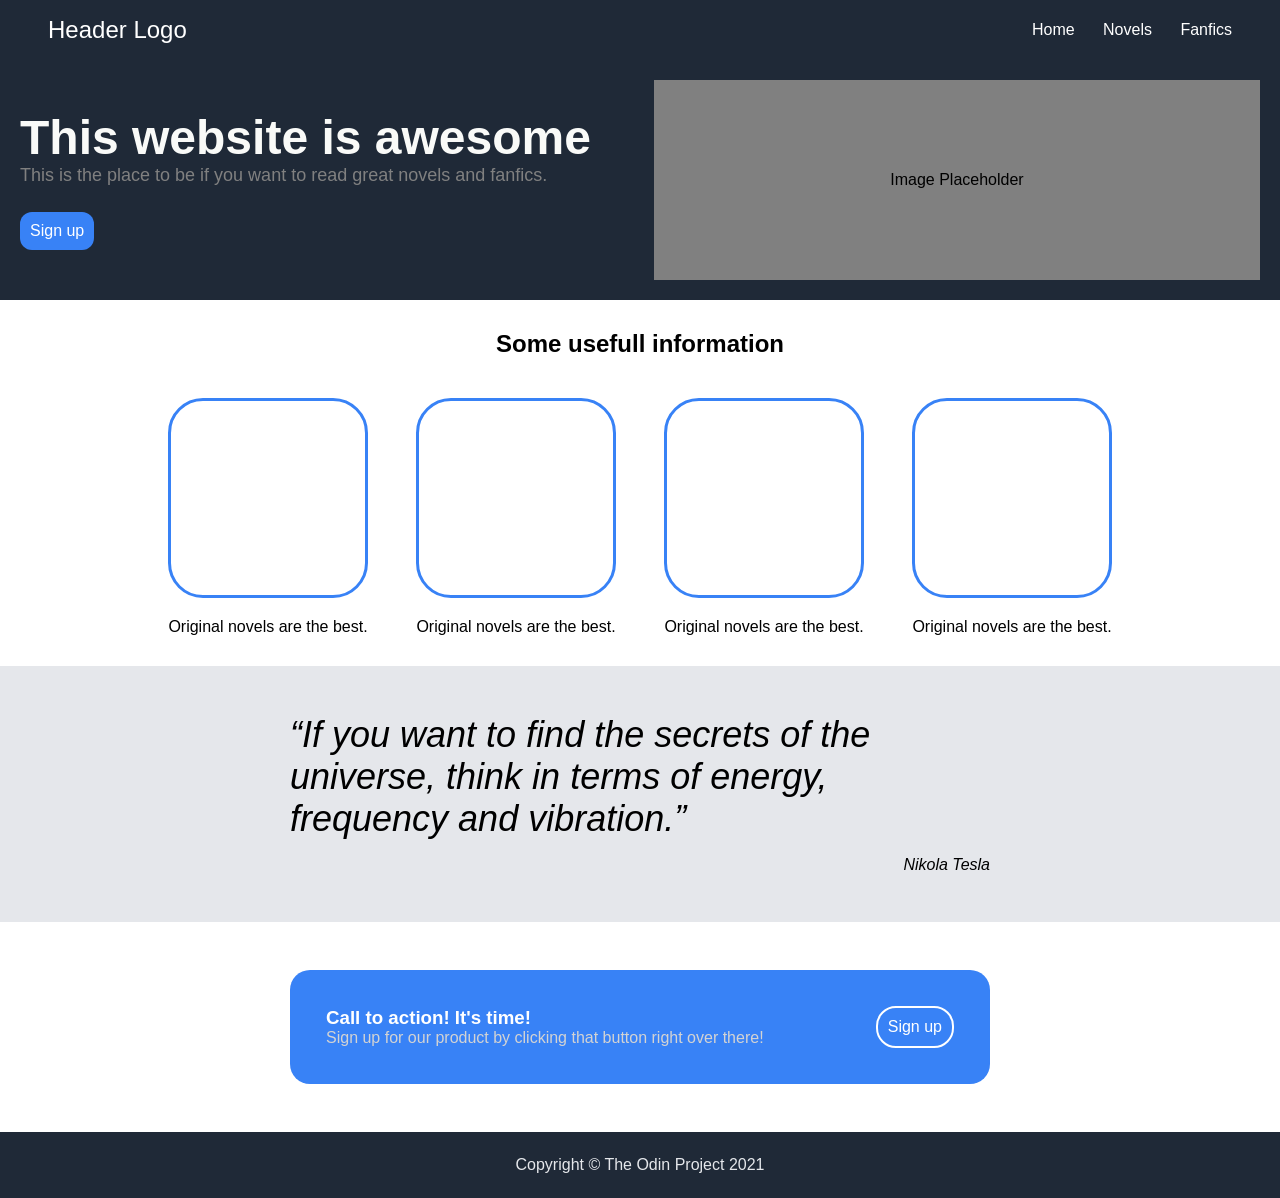
==== index.html @ 7534c20e "fixed the path issue" ====
<!DOCTYPE html>
<html lang="en">
  <head>
    <meta charset="UTF-8">
    <meta name="viewport" content="width=device-width, initial-scale=1.0">
    <title>Landing Page</title>
    <link rel="stylesheet" href="style.css">
  </head>
  <body>
    <header>
        <a class="logo" href="#">Header Logo</a>
        <nav>
            
            <a href="#">Home</a>
            <a href="#">Novels</a>
            <a href="#">Fanfics</a>
        </nav>
    </header>

    <section class="hero">
        <div class="hero-text">
            <h1>This website is awesome</h1>
            <p>This is the place to be if you want to read great novels and fanfics.</p>
            <a class="btn" href="#">Sign up</a>
        </div>
        <div class="hero-img">
            <p>Image Placeholder</p>
        </div>
        </section>

        <section class="info">
            <h2>Some usefull information</h2>
            <div class="card-info">
                <div class="card">
                    <div class="card-img">
                    </div>
                    <p>Original novels are the best.</p>
                </div>

                <div class="card">
                    <div class="card-img">
                    </div>
                    <p>Original novels are the best.</p>
                </div>

                <div class="card">
                    <div class="card-img">
                    </div>
                    <p>Original novels are the best.</p>
                </div>

                <div class="card">
                    <div class="card-img">
                    </div>
                    <p>Original novels are the best.</p>
                </div>
            </div>
        </section>

        <section class="quote">
            <blockquote>
                <p>“If you want to find the secrets of the universe, think in terms of energy, frequency and vibration.”</p>
                <cite>Nikola Tesla</cite>
            </blockquote>
        </section>

        <section class="action">
            <div class="action-box">
                <div class="action-text">
                     <h3>Call to action! It's time!</h3>
      <p>Sign up for our product by clicking that button right over there!</p>
                </div>
                <a class="btn-outline" href="#">Sign up</a>
            </div>
        </section>

     <footer>
    <p>Copyright &copy; The Odin Project 2021</p>
  </footer>
  </body>
</html>
---- style.css ----
/* ========================
   RESET & BASE
======================== */
* {
    margin: 0;
    padding: 0;
    box-sizing: border-box;
}

body {
    font-family: 'Roboto', sans-serif;
}


/* ========================
   HEADER
======================== */
header {
    display: flex;
    justify-content: space-between;
    align-items: center;
    padding: 16px 48px;
    background-color: #1F2937;
    color: white;
}

.logo {
    color: white;
    text-decoration: none;
    font-size: 24px;
}

nav a {
    color: white;
    text-decoration: none;
    margin-left: 24px;
}


/* ========================
   HERO
======================== */
.hero {
    display: flex;
    align-items: center;
    gap: 28px;
    padding: 20px;
    background-color: #1F2937;
}

.hero-text {
    flex: 1;
    color: white;
}

h1 {
    font-size: 48px;
    font-weight: 900;
    color: #F9FAF8;
}

.hero-text p {
    color: grey;
    font-size: 18px;
    margin-bottom: 10px;
}

.hero-img {
    flex: 1;
    min-height: 200px;
    background-color: grey;
    display: flex;
    justify-content: center;
    align-items: center;
}

.btn {
    display: inline-block;
    background-color: #3882F6;
    color: white;
    text-decoration: none;
    padding: 10px;
    border-radius: 12px;
    margin-top: 16px;
}


/* ========================
   INFO
======================== */
.info {
    padding: 30px;
    text-align: center;
}

.card-info {
    display: flex;
    justify-content: center;
    gap: 48px;
}

.card {
    display: flex;
    flex-direction: column;
    align-items: center;
    max-width: 200px;
    margin-top: 40px;
}

.card-img {
    width: 200px;
    height: 200px;
    border: 3px solid #3882F6;
    border-radius: 35px;
    margin-bottom: 20px;
}


/* ========================
   QUOTE
======================== */
.quote {
    display: flex;
    justify-content: center;
    background-color: #E5E7EB;
    padding: 48px;
}

blockquote {
    max-width: 700px;
}

blockquote p {
    font-style: italic;
    font-weight: 300;
    font-size: 36px;
    margin-bottom: 16px;
}

cite {
    display: block;
    text-align: right;
}


/* ========================
   CALL TO ACTION
======================== */
.action {
    display: flex;
    justify-content: center;
    padding: 48px 46px;
}

.action-box {
    display: flex;
    justify-content: space-between;
    align-items: center;
    width: 100%;
    max-width: 700px;
    background-color: #3882F6;
    padding: 36px;
    border-radius: 20px;
}

.action-text h3 {
    color: white;
}

.action-text p {
    color: lightgray;
}

.btn-outline {
    text-decoration: none;
    color: white;
    border: 2px solid white;
    padding: 10px;
    border-radius: 20px;
    white-space: nowrap;
}


/* ========================
   FOOTER
======================== */
footer {
    background-color: #1F2937;
    color: #E5E7EB;
    text-align: center;
    padding: 24px 48px;
    font-size: 16px;
}
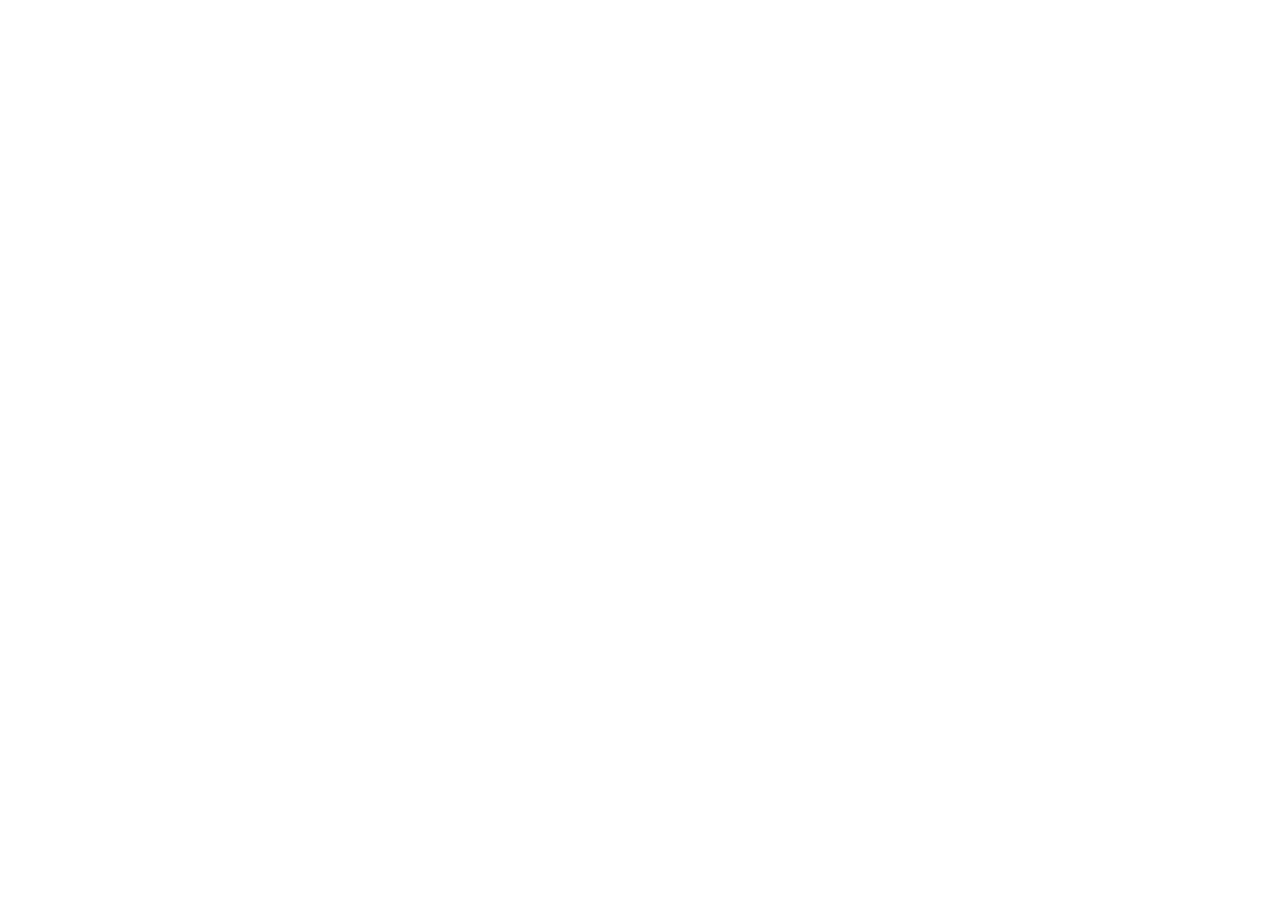
==== commit 3fc968ea: "voorbereiding afgerond" ====
--- a/index.html
+++ b/index.html
@@ -1,81 +1,13 @@
 <!DOCTYPE html>
 <html lang="en">
-  <head>
+<head>
     <meta charset="UTF-8">
     <meta name="viewport" content="width=device-width, initial-scale=1.0">
-    <title>Landing Page</title>
-    <link rel="stylesheet" href="style.css">
-  </head>
-  <body>
-    <header>
-        <a class="logo" href="#">Header Logo</a>
-        <nav>
-            
-            <a href="#">Home</a>
-            <a href="#">Novels</a>
-            <a href="#">Fanfics</a>
-        </nav>
-    </header>
-
-    <section class="hero">
-        <div class="hero-text">
-            <h1>This website is awesome</h1>
-            <p>This is the place to be if you want to read great novels and fanfics.</p>
-            <a class="btn" href="#">Sign up</a>
-        </div>
-        <div class="hero-img">
-            <p>Image Placeholder</p>
-        </div>
-        </section>
-
-        <section class="info">
-            <h2>Some usefull information</h2>
-            <div class="card-info">
-                <div class="card">
-                    <div class="card-img">
-                    </div>
-                    <p>Original novels are the best.</p>
-                </div>
-
-                <div class="card">
-                    <div class="card-img">
-                    </div>
-                    <p>Original novels are the best.</p>
-                </div>
-
-                <div class="card">
-                    <div class="card-img">
-                    </div>
-                    <p>Original novels are the best.</p>
-                </div>
-
-                <div class="card">
-                    <div class="card-img">
-                    </div>
-                    <p>Original novels are the best.</p>
-                </div>
-            </div>
-        </section>
-
-        <section class="quote">
-            <blockquote>
-                <p>“If you want to find the secrets of the universe, think in terms of energy, frequency and vibration.”</p>
-                <cite>Nikola Tesla</cite>
-            </blockquote>
-        </section>
-
-        <section class="action">
-            <div class="action-box">
-                <div class="action-text">
-                     <h3>Call to action! It's time!</h3>
-      <p>Sign up for our product by clicking that button right over there!</p>
-                </div>
-                <a class="btn-outline" href="#">Sign up</a>
-            </div>
-        </section>
-
-     <footer>
-    <p>Copyright &copy; The Odin Project 2021</p>
-  </footer>
-  </body>
+    <title>Document</title>
+    <link rel="stylesheet" href="./style.css">
+</head>
+<body>
+    
+    
+</body>
 </html>
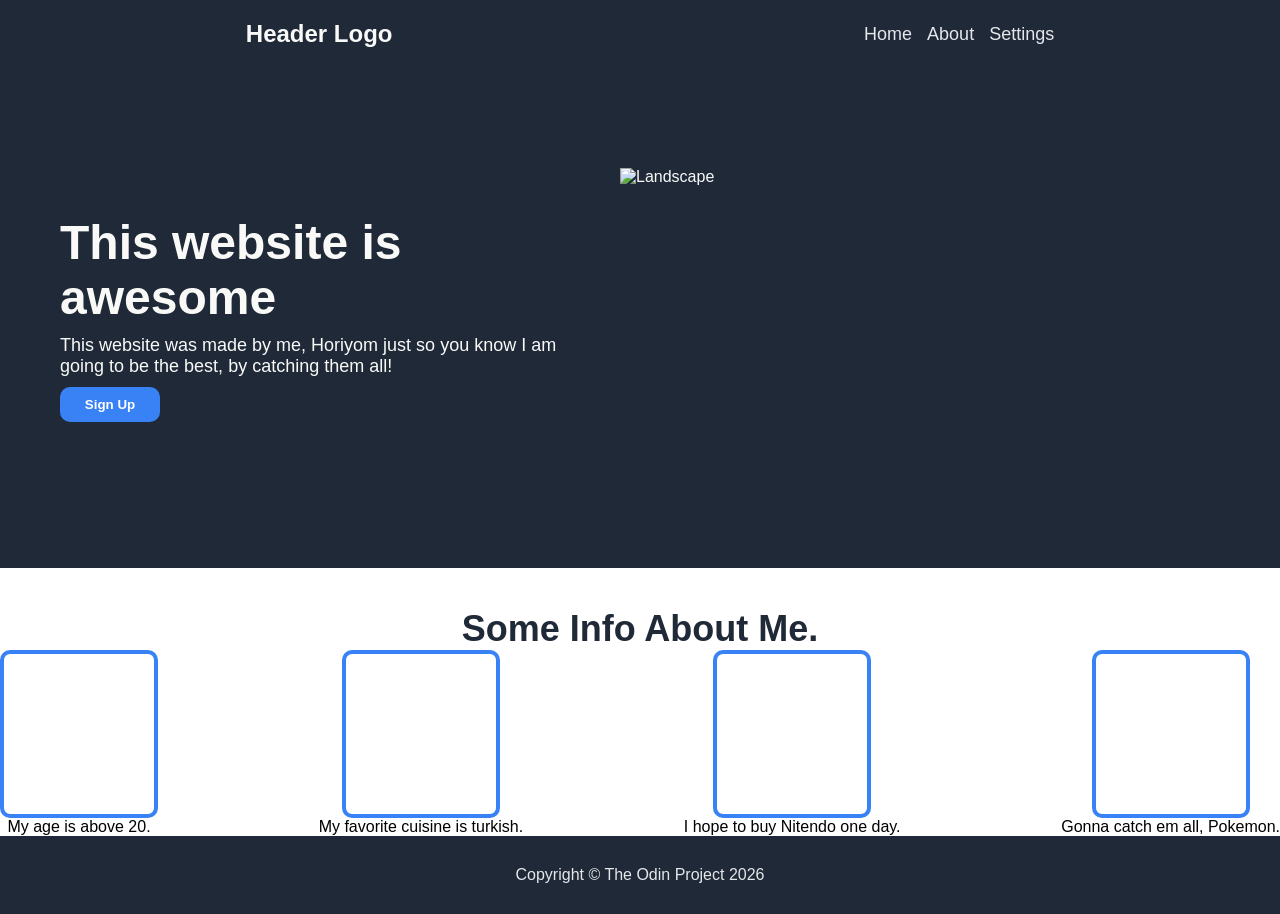
==== commit f584b3c6: "hero sectie af bezig met info sectie" ====
--- a/index.html
+++ b/index.html
@@ -7,7 +7,62 @@
     <link rel="stylesheet" href="./style.css">
 </head>
 <body>
-    
-    
+
+    <section class="hero">
+        <div class="header">
+             <p class="logo">Header Logo</p>
+
+        <ul>
+            <li><a href="#">Home</a></li>
+            <li><a href="#">About</a></li>
+            <li><a href="#">Settings</a></li>
+        </ul>
+        </div>
+
+        <div class="img-about">
+                    <div class="about">
+            <p class="main-text">This website is awesome</p>
+            <p class="sec-text">This website was made by me, Horiyom just so you know I am going to be the best, by catching them all!</p>
+            <button class="hero-button">Sign Up</button>
+
+        </div>
+
+        <img src="https://images.pexels.com/photos/9491106/pexels-photo-9491106.jpeg?_gl=1*1jhto6b*_ga*MTc4ODQ5NTc2OS4xNzc3MDUxMzEw*_ga_8JE65Q40S6*czE3NzcwNTEzMTAkbzEkZzEkdDE3NzcwNTEzMjIkajQ4JGwwJGgw" alt="Landscape">
+        </div>
+    </section>
+
+    <section class="info">
+        <p class="info-title">Some Info About Me.</p>
+
+        <div class="cards">
+        <div class="container">
+            <div class="card"></div>
+            <div><p>My age is above 20.</p></div>
+        </div>
+        
+
+        <div class="container">
+            <div class="card"></div>
+            <div><p>My favorite cuisine is turkish.</p></div>
+        </div>
+        
+
+        <div class="container">
+            <div class="card"></div>
+            <div><p>I hope to buy Nitendo one day.</p></div>
+        </div>
+        
+         
+        <div class="container">
+            <div class="card"></div>
+            <div><p>Gonna catch em all, Pokemon.</p></div>
+        </div>
+        </div>
+
+    </section>
+
+    <footer>
+        Copyright © The Odin Project 2026
+    </footer>
 </body>
 </html>
--- a/style.css
+++ b/style.css
@@ -1,193 +1,137 @@
-/* ========================
-   RESET & BASE
-======================== */
-* {
+body {
+    font-family: 'Roboto', sans-serif;
     margin: 0;
-    padding: 0;
-    box-sizing: border-box;
+    min-height: 100vh;
+    display: flex;
+    flex-direction: column;
 }
 
-body {
-    font-family: 'Roboto', sans-serif;
+/* hero section */
+
+p {
+    margin: 0;
+}
+
+.hero {
+    background-color: #1f2937;
+    color: #f9faf8;
+}
+
+.header {
+    display: flex;
+    justify-content: space-around;
+    align-items: center;
+}
+
+.logo {
+    font-size: 24px;
+    color: #f9faf8;
+    margin: 20px;
+    font-weight: 900;
+}
+
+ul {
+    list-style: none;
+    display: flex;
+    justify-content: center;
+    gap: 15px;
+    padding: 0;
+    margin: 0;
+}
+
+a {
+    text-decoration: none;
+    font-size: 18px;
+    color: #E5E7EB;
+}
+
+.about {
+    display: flex;
+    flex-direction: column;
+    gap: 10px;
+    width: 500px;
+    
+}
+
+img {
+    width: 600px;
+    height: 300px;
+}
+
+.img-about {
+    display: flex;
+    justify-content: space-evenly;
+    align-items: center;
+    margin-top: 100px;
+    margin-bottom: 100px;
+}
+
+.main-text {
+    font-size: 48px;
+    color: #f9faf8;
+    font-weight:bolder;
+}
+
+.sec-text {
+    font-size: 18px;
+    color: #f9faf8;
+}
+
+button {
+    background-color: #3882F6;
+    color: white;
+    font-weight: bold;
+    width: 100px;
+}
+
+.hero-button {
+    padding: 10px;
+    border-radius: 10px;
+    border: none;
+}
+
+/* info section */
+
+.info-title {
+    font-size: 36px;
+    font-weight: 900;
+    color: #1F2937;
+    display: flex;
+    justify-content: center;
+    align-items: center;
+    margin-top: 40px;
+}
+
+.cards {
+    display: flex;
+    justify-content: space-between;
+    align-items: center;
+}
+
+.container {
+   display: flex;
+   flex-direction: column;
+   justify-content: center;
+   align-items: center; 
+}
+
+.card {
+    border: 4px solid #3882F6;
+    width: 150px;
+    height: 160px;
+    border-radius: 10px;
+    
+}
+
+.text {
 }
 
 
-/* ========================
-   HEADER
-======================== */
-header {
-    display: flex;
-    justify-content: space-between;
-    align-items: center;
-    padding: 16px 48px;
-    background-color: #1F2937;
-    color: white;
-}
-
-.logo {
-    color: white;
-    text-decoration: none;
-    font-size: 24px;
-}
-
-nav a {
-    color: white;
-    text-decoration: none;
-    margin-left: 24px;
-}
-
-
-/* ========================
-   HERO
-======================== */
-.hero {
-    display: flex;
-    align-items: center;
-    gap: 28px;
-    padding: 20px;
-    background-color: #1F2937;
-}
-
-.hero-text {
-    flex: 1;
-    color: white;
-}
-
-h1 {
-    font-size: 48px;
-    font-weight: 900;
-    color: #F9FAF8;
-}
-
-.hero-text p {
-    color: grey;
-    font-size: 18px;
-    margin-bottom: 10px;
-}
-
-.hero-img {
-    flex: 1;
-    min-height: 200px;
-    background-color: grey;
+footer {
+    background-color: #1f2937;
+    color: #e5e7eb;
+    padding: 30px;
     display: flex;
     justify-content: center;
     align-items: center;
-}
-
-.btn {
-    display: inline-block;
-    background-color: #3882F6;
-    color: white;
-    text-decoration: none;
-    padding: 10px;
-    border-radius: 12px;
-    margin-top: 16px;
-}
-
-
-/* ========================
-   INFO
-======================== */
-.info {
-    padding: 30px;
-    text-align: center;
-}
-
-.card-info {
-    display: flex;
-    justify-content: center;
-    gap: 48px;
-}
-
-.card {
-    display: flex;
-    flex-direction: column;
-    align-items: center;
-    max-width: 200px;
-    margin-top: 40px;
-}
-
-.card-img {
-    width: 200px;
-    height: 200px;
-    border: 3px solid #3882F6;
-    border-radius: 35px;
-    margin-bottom: 20px;
-}
-
-
-/* ========================
-   QUOTE
-======================== */
-.quote {
-    display: flex;
-    justify-content: center;
-    background-color: #E5E7EB;
-    padding: 48px;
-}
-
-blockquote {
-    max-width: 700px;
-}
-
-blockquote p {
-    font-style: italic;
-    font-weight: 300;
-    font-size: 36px;
-    margin-bottom: 16px;
-}
-
-cite {
-    display: block;
-    text-align: right;
-}
-
-
-/* ========================
-   CALL TO ACTION
-======================== */
-.action {
-    display: flex;
-    justify-content: center;
-    padding: 48px 46px;
-}
-
-.action-box {
-    display: flex;
-    justify-content: space-between;
-    align-items: center;
-    width: 100%;
-    max-width: 700px;
-    background-color: #3882F6;
-    padding: 36px;
-    border-radius: 20px;
-}
-
-.action-text h3 {
-    color: white;
-}
-
-.action-text p {
-    color: lightgray;
-}
-
-.btn-outline {
-    text-decoration: none;
-    color: white;
-    border: 2px solid white;
-    padding: 10px;
-    border-radius: 20px;
-    white-space: nowrap;
-}
-
-
-/* ========================
-   FOOTER
-======================== */
-footer {
-    background-color: #1F2937;
-    color: #E5E7EB;
-    text-align: center;
-    padding: 24px 48px;
-    font-size: 16px;
 }
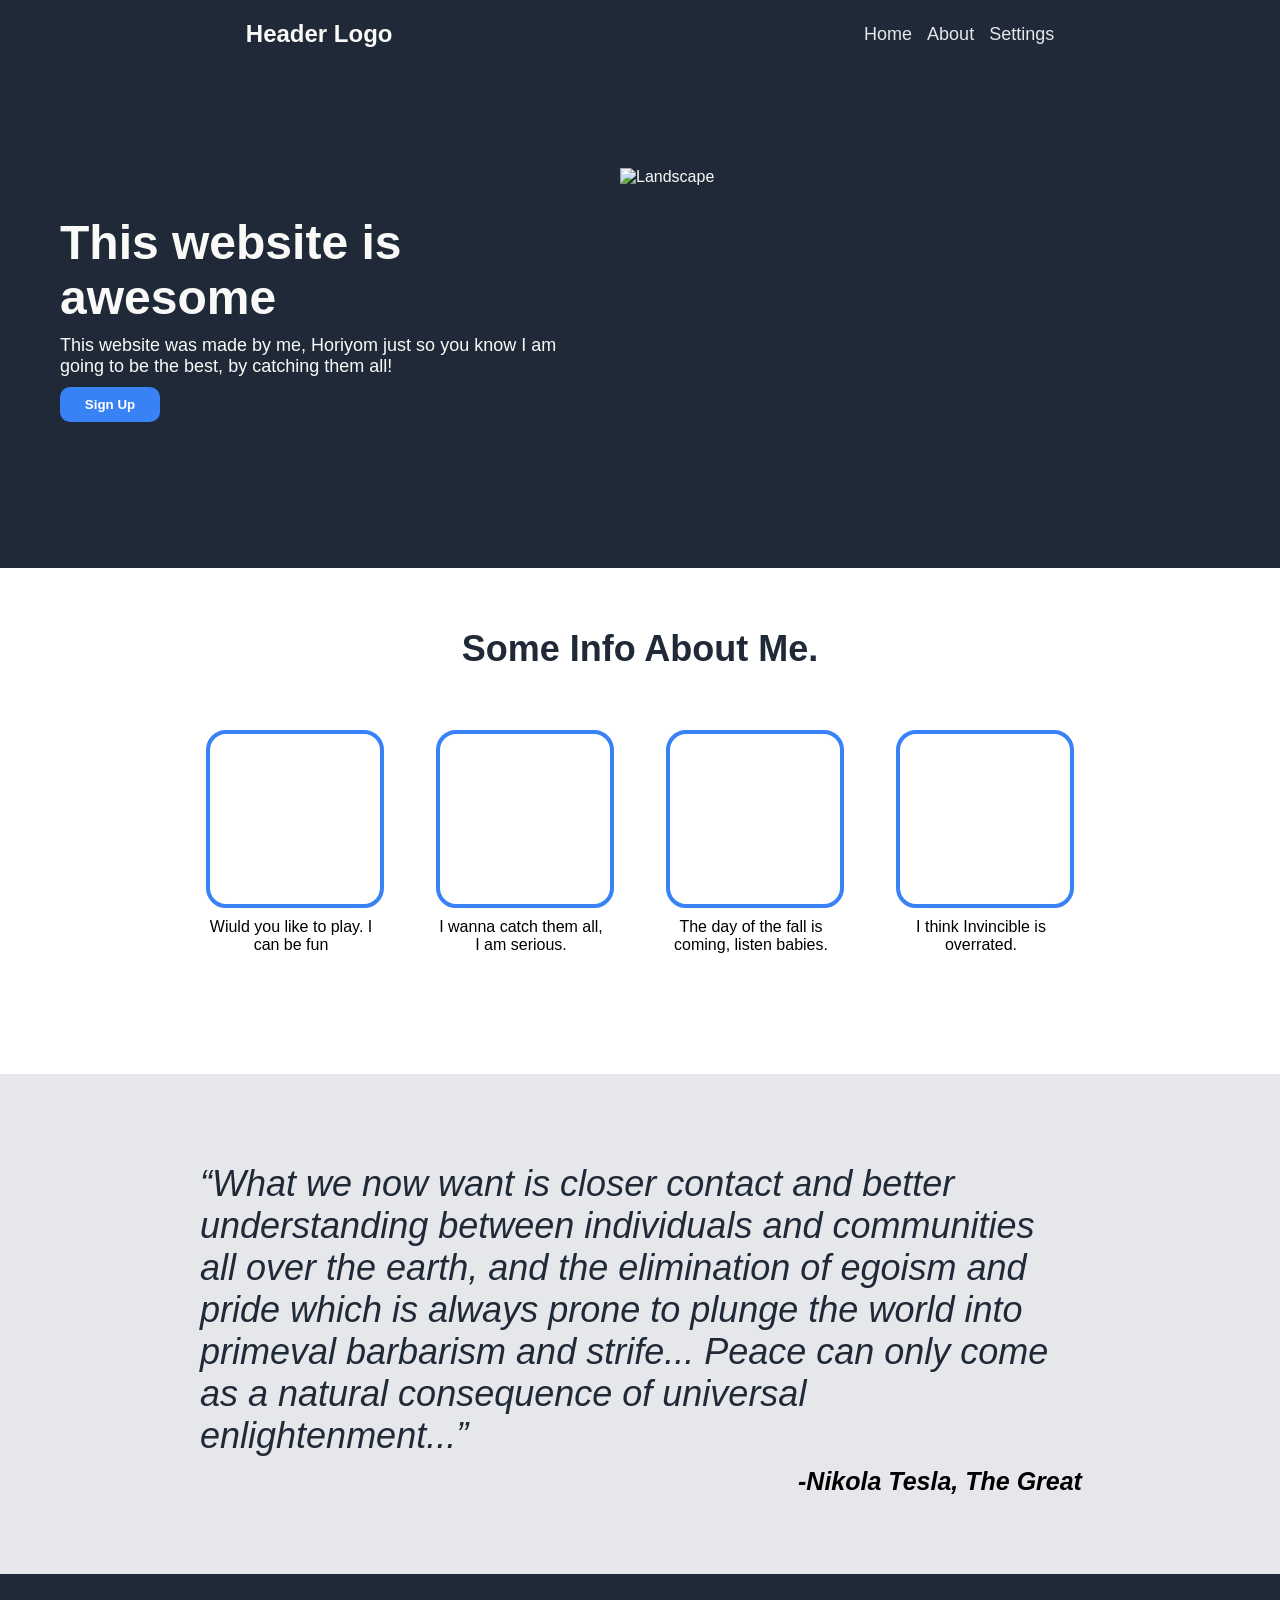
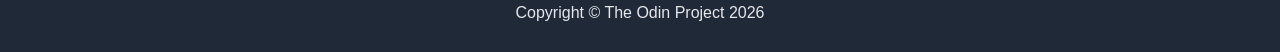
==== commit 1ad0fba8: "card and qoute sction completed" ====
--- a/index.html
+++ b/index.html
@@ -34,30 +34,40 @@
     <section class="info">
         <p class="info-title">Some Info About Me.</p>
 
-        <div class="cards">
+    <div class="cards">
+
         <div class="container">
             <div class="card"></div>
-            <div><p>My age is above 20.</p></div>
+            <p class="text">Wiuld you like to play. I can be fun</p>
         </div>
         
 
         <div class="container">
             <div class="card"></div>
-            <div><p>My favorite cuisine is turkish.</p></div>
+            <p class="text">I wanna catch them all, I am serious.</p>
         </div>
-        
+       
 
         <div class="container">
             <div class="card"></div>
-            <div><p>I hope to buy Nitendo one day.</p></div>
+            <p class="text">The day of the fall is coming, listen babies.</p>
         </div>
-        
-         
+       
+
         <div class="container">
             <div class="card"></div>
-            <div><p>Gonna catch em all, Pokemon.</p></div>
+            <p class="text">I think Invincible is overrated.</p>
         </div>
+    </div>
+    </section>
+
+    <section class="qoute">
+
+        <div class="tesla">
+            <blockquote>“What we now want is closer contact and better understanding between individuals and communities all over the earth, and the elimination of egoism and pride which is always prone to plunge the world into primeval barbarism and strife... Peace can only come as a natural consequence of universal enlightenment...”</blockquote>
+            <cite>-Nikola Tesla, The Great</cite>
         </div>
+    
 
     </section>
 
--- a/style.css
+++ b/style.css
@@ -4,6 +4,7 @@
     min-height: 100vh;
     display: flex;
     flex-direction: column;
+    padding: 0;
 }
 
 /* hero section */
@@ -99,31 +100,67 @@
     display: flex;
     justify-content: center;
     align-items: center;
-    margin-top: 40px;
+    margin-top: 60px;
+    margin-bottom: 60px;
+    font-weight: bold;
 }
 
 .cards {
     display: flex;
-    justify-content: space-between;
+    justify-content: center;
     align-items: center;
-}
-
-.container {
-   display: flex;
-   flex-direction: column;
-   justify-content: center;
-   align-items: center; 
+    gap: 52px;
 }
 
 .card {
     border: 4px solid #3882F6;
-    width: 150px;
-    height: 160px;
-    border-radius: 10px;
+    width: 170px;
+    height: 170px;
+    border-radius: 20px;
+    display: flex;
+    flex-direction: column;
+    justify-content: center;
+    align-items: center;
+}
+
+.text {
+    text-align: center;
+    width: 170px;
+    margin-top: 10px;
+    margin-bottom: 120px;
+}
+
+/* qoute section */
+
+.qoute {
+    background-color: #E5E7EB;
+    display: flex;
+    justify-content: center;
+    align-items: center;
+}
+
+.tesla {
+    display: flex;
+    flex-direction: column;
+    justify-content: center;
+    align-items: center;
+    width: 900px;
+    height: 500px;
     
 }
 
-.text {
+blockquote {
+    font-size: 36px;
+    color: #1F2937;
+    font-weight: 300;
+    margin: 10px;
+    font-style: italic;
+}
+
+cite {
+    font-size: 25px;
+    margin-left: 600px;
+    font-weight: bold;
 }
 
 
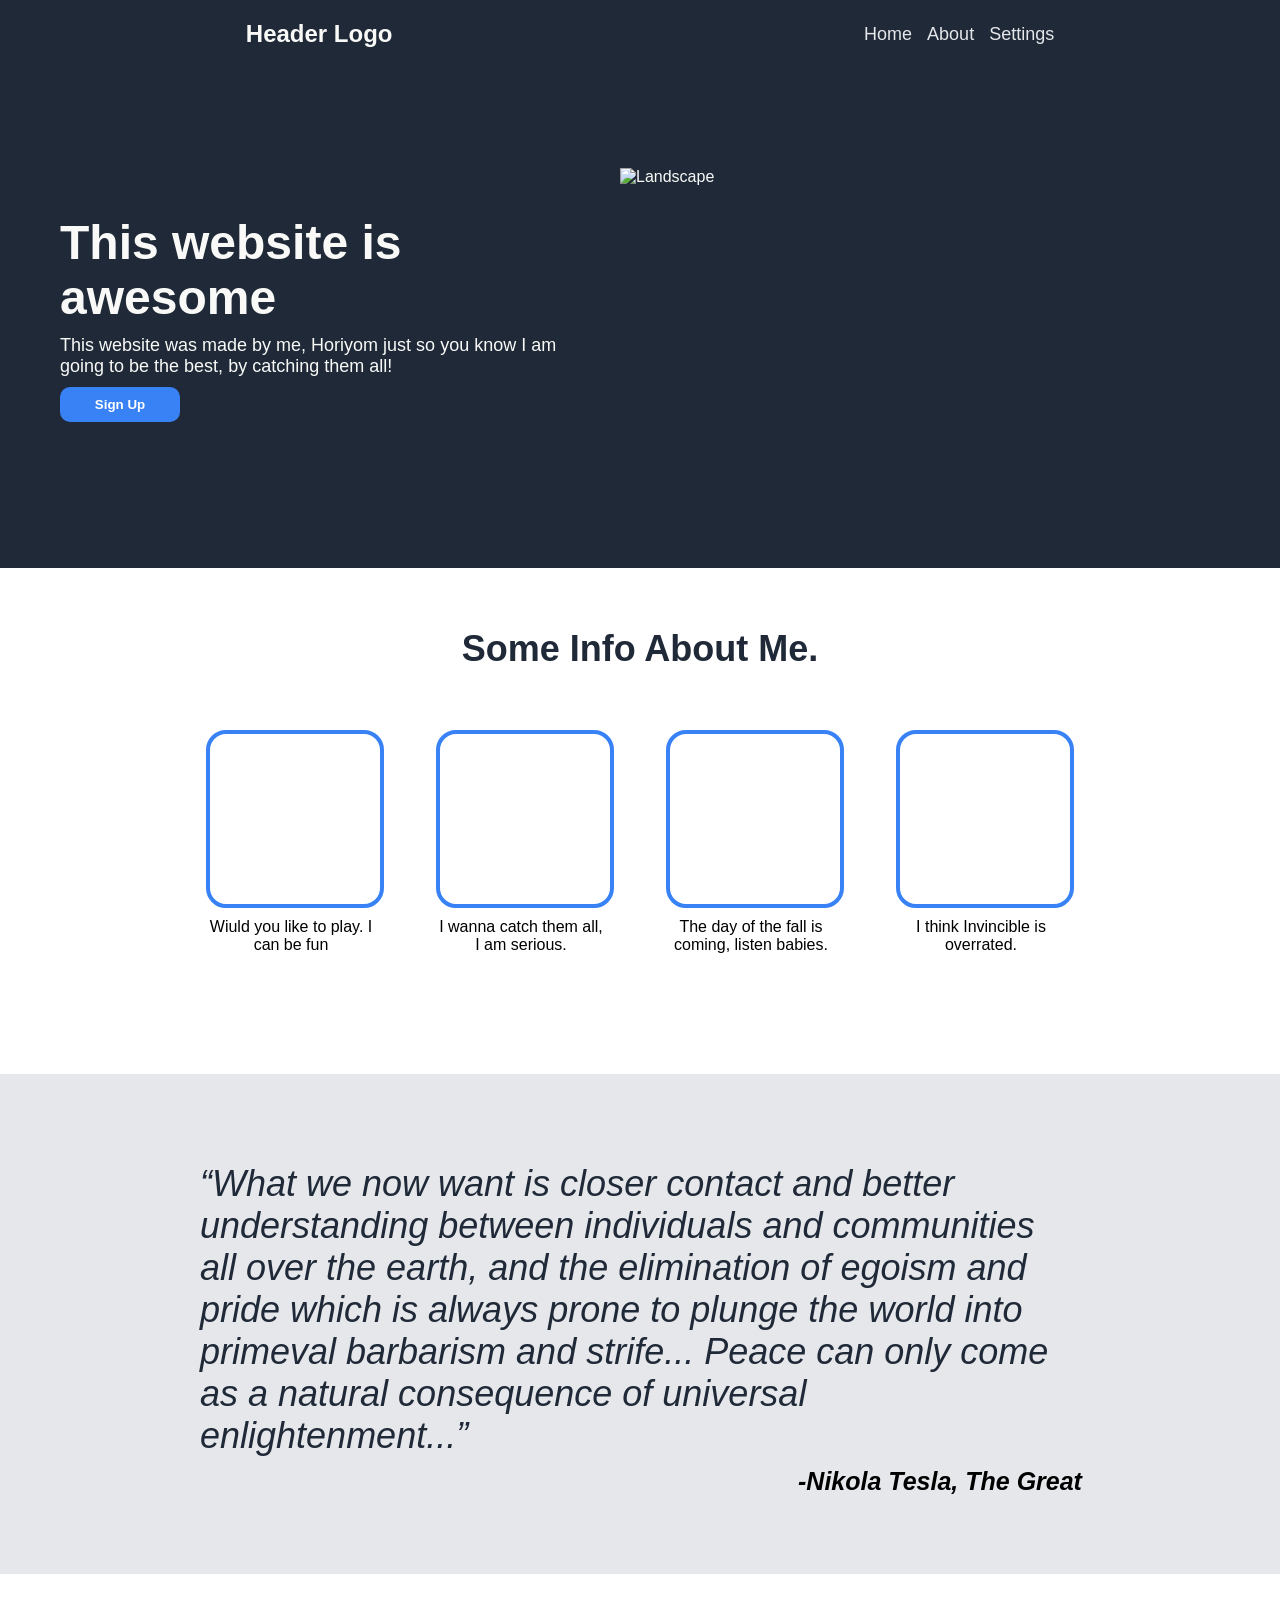
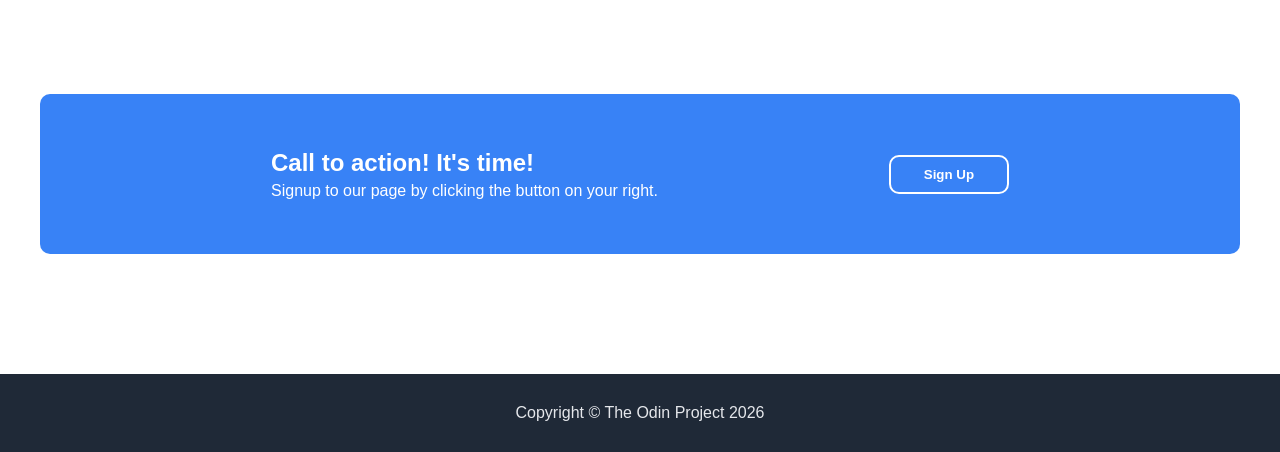
==== commit f072086f: "call to action section finished" ====
--- a/index.html
+++ b/index.html
@@ -67,8 +67,19 @@
             <blockquote>“What we now want is closer contact and better understanding between individuals and communities all over the earth, and the elimination of egoism and pride which is always prone to plunge the world into primeval barbarism and strife... Peace can only come as a natural consequence of universal enlightenment...”</blockquote>
             <cite>-Nikola Tesla, The Great</cite>
         </div>
-    
+    </section>
 
+    <section class="call">
+        <div class="action">
+
+            <div class="white">
+                <h2>Call to action! It's time!</h2>
+            <p>Signup to our page by clicking the button on your right.</p>
+            </div>
+            
+
+            <button>Sign Up</button>
+        </div>
     </section>
 
     <footer>
--- a/style.css
+++ b/style.css
@@ -102,7 +102,6 @@
     align-items: center;
     margin-top: 60px;
     margin-bottom: 60px;
-    font-weight: bold;
 }
 
 .cards {
@@ -163,6 +162,46 @@
     font-weight: bold;
 }
 
+/* call to action section */
+
+.call {
+    height: 400px;
+     display: flex;
+    justify-content: center;
+    align-items: center;
+}
+
+.action {
+    background-color: #3882F6;
+    border-radius: 10px;
+    height: 160px;
+    width: 1200px;
+    display: flex;
+    justify-content: space-evenly;
+    align-items: center;
+}
+
+h2 {
+    font-weight: bold;
+    margin-bottom: 5px;
+    margin-top: 0;
+}
+
+button {
+     background-color: #3882F6;
+    color: white;
+    font-weight: bold;
+    width: 120px;
+    padding: 10px;
+    border-radius: 10px;
+    border: 2px solid white;
+    font-weight: bold;
+}
+
+.white {
+    color: white;
+}
+
 
 footer {
     background-color: #1f2937;
